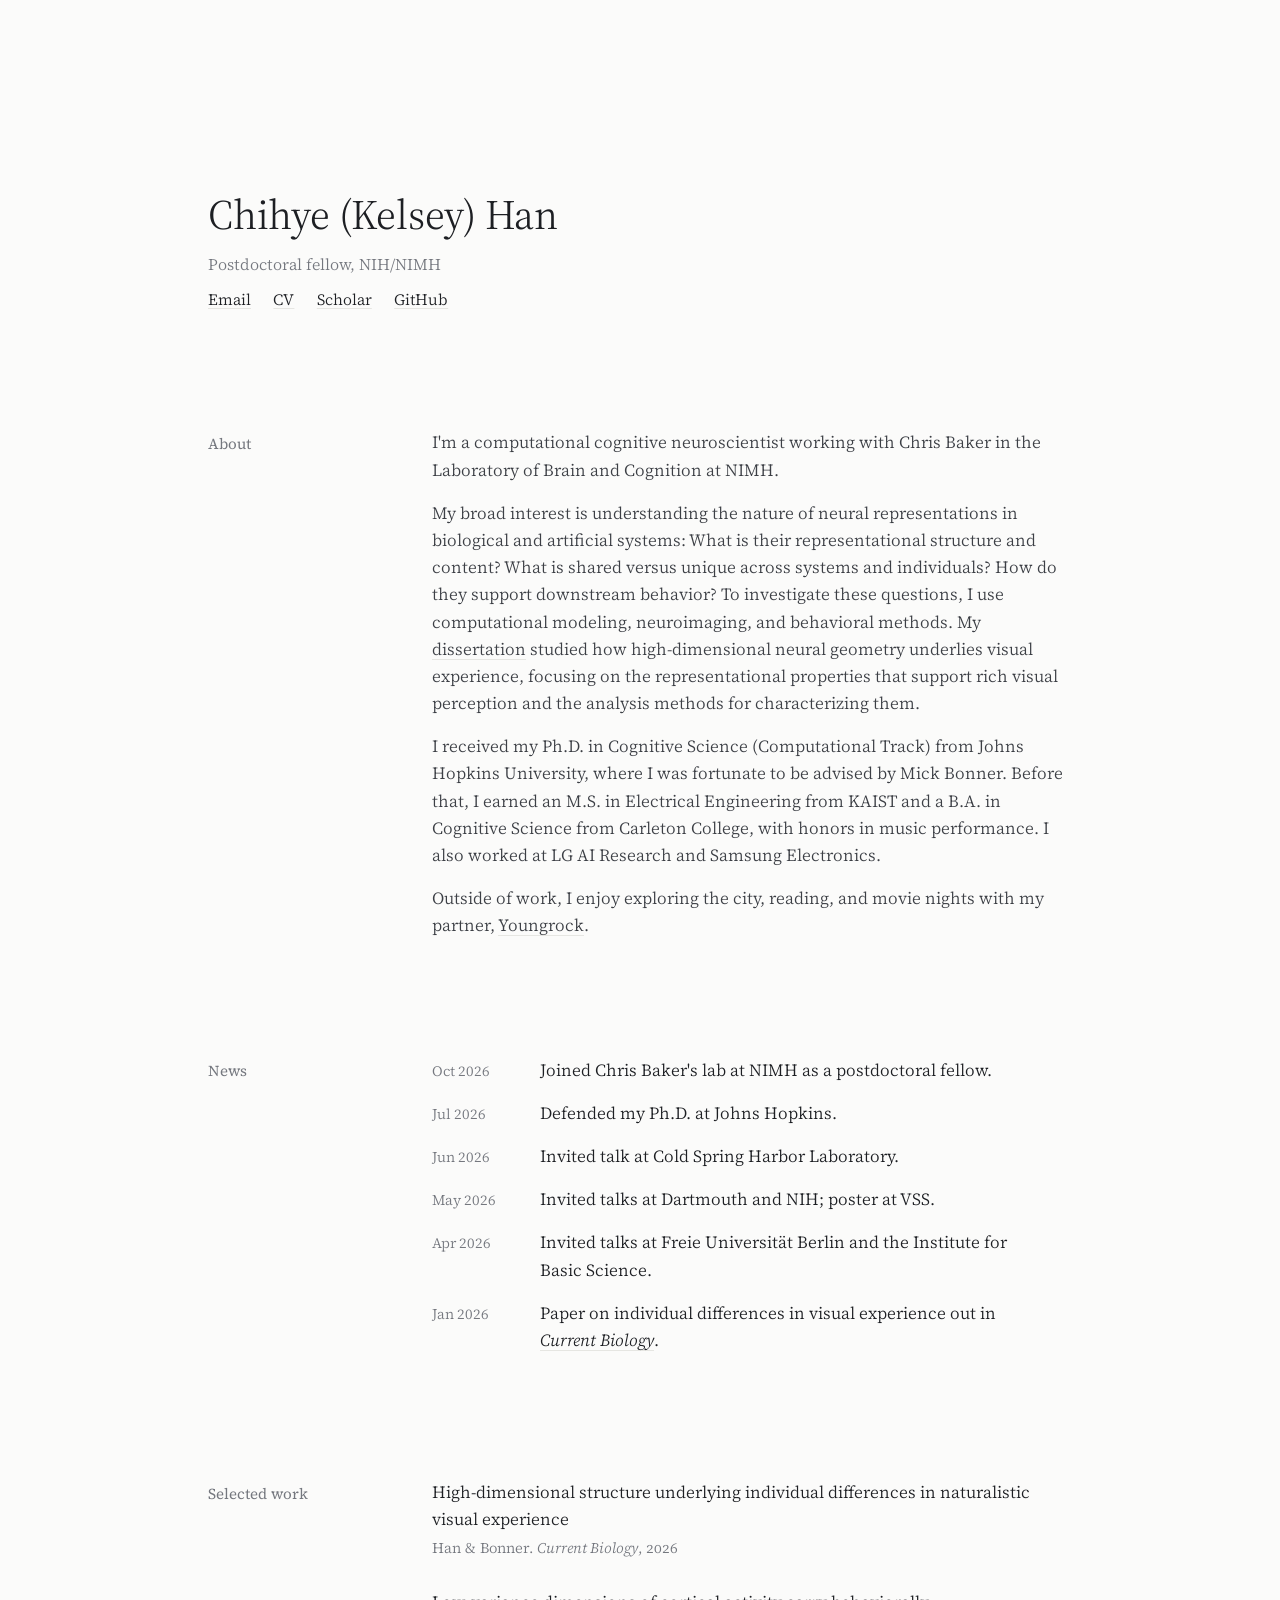
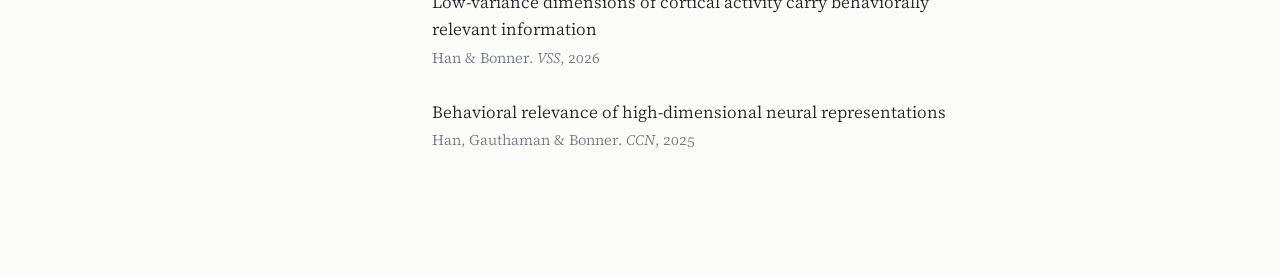
==== index.html @ 83024d2c "index" ====
<!doctype html>
<html lang="en">
<head>
  <meta charset="utf-8">
  <meta name="viewport" content="width=device-width, initial-scale=1">
  <title>Chihye (Kelsey) Han</title>
  <meta name="description" content="Chihye (Kelsey) Han, Ph.D.">
  <link rel="preconnect" href="https://fonts.googleapis.com">
  <link rel="preconnect" href="https://fonts.gstatic.com" crossorigin>
  <link href="https://fonts.googleapis.com/css2?family=Source+Serif+4:ital,opsz,wght@0,8..60,300..600;1,8..60,300..500&display=swap" rel="stylesheet">
  <style>
    :root {
      --paper: #fbfbfa;
      --ink: #1d1f23;
      --ink-soft: #3c3f45;
      --muted: #74777e;
      --rule: #e6e6e2;
      --link: #2c4a7a;

      --gap: 3rem;
      --gutter: clamp(1.25rem, 5vw, 4.5rem);
      --label: 11rem;      /* hanging column for section names */
      --measure: 40rem;    /* text column */
      --wrap: calc(var(--label) + var(--gap) + var(--measure));
    }
    @media (prefers-color-scheme: dark) {
      :root { --paper: #16171a; --ink: #e6e6e3; --ink-soft: #c9cac7; --muted: #8f9298; --rule: #2a2c30; --link: #9db4e0; }
    }
    * { box-sizing: border-box; }
    html { -webkit-text-size-adjust: 100%; }
    body {
      margin: 0;
      background: var(--paper);
      color: var(--ink);
      font-family: "Source Serif 4", Georgia, serif;
      font-optical-sizing: auto;
      font-weight: 360;
      font-size: 1.0625rem;
      line-height: 1.6;
      font-variant-numeric: oldstyle-nums;
      -webkit-font-smoothing: antialiased;
      text-rendering: optimizeLegibility;
    }
    p, li { text-wrap: pretty; }
    a { color: inherit; text-decoration: underline; text-decoration-color: var(--rule); text-decoration-thickness: 1px; text-underline-offset: 0.22em; }
    a:hover { text-decoration-color: var(--muted); }
    a:focus-visible { outline: 2px solid var(--link); outline-offset: 2px; border-radius: 2px; }

    .frame { max-width: calc(var(--wrap) + 2 * var(--gutter)); margin: 0 auto; padding: 0 var(--gutter) clamp(4rem, 12vh, 7rem); }

    /* Hero: the name is the one large typographic moment */
    .hero { padding-top: clamp(5rem, 22vh, 12rem); }
    h1 {
      margin: 0;
      font-size: clamp(1.9rem, 3.6vw, 2.6rem);
      font-weight: 360;
      line-height: 1.1;
      letter-spacing: -0.005em;
    }
    .role { margin: 0.9rem 0 0; font-size: 1rem; color: var(--muted); }
    .links { display: flex; flex-wrap: wrap; gap: 0.25rem 1.4rem; margin: 0.6rem 0 0; padding: 0; list-style: none; font-size: 0.98rem; }

    /* Everything below the hero hangs from one vertical axis */
    .row {
      display: grid;
      grid-template-columns: var(--label) minmax(0, var(--measure));
      column-gap: var(--gap);
      padding-top: clamp(4.5rem, 13vh, 8rem);
    }
    .row > .label { grid-column: 1; }
    .row > .body { grid-column: 2; }

    h2 { margin: 0; font-size: 0.95rem; font-weight: 400; color: var(--muted); padding-top: 0.15rem; }

    .about p { margin: 0 0 1rem; color: var(--ink-soft); }
    .about p:last-child { margin-bottom: 0; }

    ol.news, ul.work { list-style: none; margin: 0; padding: 0; }
    ol.news li { display: grid; grid-template-columns: 5.5rem 1fr; gap: 1.25rem; align-items: baseline; padding: 0.5rem 0; }
    ol.news li:first-child { padding-top: 0; }
    ol.news time { color: var(--muted); font-size: 0.9rem; font-variant-numeric: lining-nums tabular-nums; }

    ul.work li { padding: 0.9rem 0; }
    ul.work li:first-child { padding-top: 0; }
    .work a { color: var(--ink); text-decoration: none; }
    .work a:hover { text-decoration: underline; text-decoration-color: var(--muted); }
    .meta { display: block; margin-top: 0.2rem; color: var(--muted); font-size: 0.92rem; }

    @media (max-width: 760px) {
      .row { grid-template-columns: minmax(0, 1fr); }
      .row > .label, .row > .body { grid-column: 1; }
      .row > .label { margin-bottom: 0.9rem; }
      .hero { padding-top: 3.5rem; }
        ol.news li { grid-template-columns: 1fr; gap: 0.1rem; }
    }
  </style>
</head>
<body>
  <div class="frame">
    <header class="hero">
      <h1>Chihye (Kelsey) Han</h1>
      <p class="role">Postdoctoral fellow, NIH/NIMH</p>
      <ul class="links">
        <li><a href="mailto:ckelseyhan@gmail.com">Email</a></li>
        <li><a href="han_cv.pdf">CV</a></li>
        <li><a href="https://scholar.google.com/citations?hl=en&amp;user=ZN77OiqrzrIC">Scholar</a></li>
        <li><a href="https://github.com/kelseyhan-jhu">GitHub</a></li>
      </ul>
    </header>

    <section class="row" aria-labelledby="about">
      <h2 class="label" id="about">About</h2>
      <div class="body about">
        <p>I'm a computational cognitive neuroscientist working with Chris Baker in the Laboratory of Brain and Cognition at NIMH.</p>
        <p>My broad interest is understanding the nature of neural representations in biological and artificial systems: What is their representational structure and content? What is shared versus unique across systems and individuals? How do they support downstream behavior? To investigate these questions, I use computational modeling, neuroimaging, and behavioral methods. My <a href="https://jscholarship.library.jhu.edu/handle/1774.2/72435">dissertation</a> studied how high-dimensional neural geometry underlies visual experience, focusing on the representational properties that support rich visual perception and the analysis methods for characterizing them.</p>
        <p>I received my Ph.D. in Cognitive Science (Computational Track) from Johns Hopkins University, where I was fortunate to be advised by Mick Bonner. Before that, I earned an M.S. in Electrical Engineering from KAIST and a B.A. in Cognitive Science from Carleton College, with honors in music performance. I also worked at LG AI Research and Samsung Electronics.</p>
        <p>Outside of work, I enjoy exploring the city, reading, and movie nights with my partner, <a href="https://yrockoh.github.io/">Youngrock</a>.</p>
      </div>
    </section>

    <section class="row" aria-labelledby="news">
      <h2 class="label" id="news">News</h2>
      <ol class="news body">
        <li><time>Oct 2026</time><span>Joined Chris Baker's lab at NIMH as a postdoctoral fellow.</span></li>
        <li><time>Jul 2026</time><span>Defended my Ph.D. at Johns Hopkins.</span></li>
        <li><time>Jun 2026</time><span>Invited talk at Cold Spring Harbor Laboratory.</span></li>
        <li><time>May 2026</time><span>Invited talks at Dartmouth and NIH; poster at VSS.</span></li>
        <li><time>Apr 2026</time><span>Invited talks at Freie Universität Berlin and the Institute for Basic Science.</span></li>
        <li><time>Jan 2026</time><span>Paper on individual differences in visual experience out in <a href="https://www.cell.com/current-biology/fulltext/S0960-9822(25)01692-6"><i>Current Biology</i></a>.</span></li>
      </ol>
    </section>

    <section class="row" aria-labelledby="work">
      <h2 class="label" id="work">Selected work</h2>
      <div class="body">
        <ul class="work">
          <li>
            <a href="https://www.cell.com/current-biology/fulltext/S0960-9822(25)01692-6">High-dimensional structure underlying individual differences in naturalistic visual experience</a>
            <span class="meta">Han &amp; Bonner. <i>Current Biology</i>, 2026</span>
          </li>
          <li>
            Low-variance dimensions of cortical activity carry behaviorally relevant information
            <span class="meta">Han &amp; Bonner. <i>VSS</i>, 2026</span>
          </li>
          <li>
            <a href="https://2025.ccneuro.org/abstract_pdf/Han_2025_Behavioral_relevance_high-dimensional_neural_representations.pdf">Behavioral relevance of high-dimensional neural representations</a>
            <span class="meta">Han, Gauthaman &amp; Bonner. <i>CCN</i>, 2025</span>
          </li>
        </ul>
      </div>
    </section>
  </div>
</body>
</html>
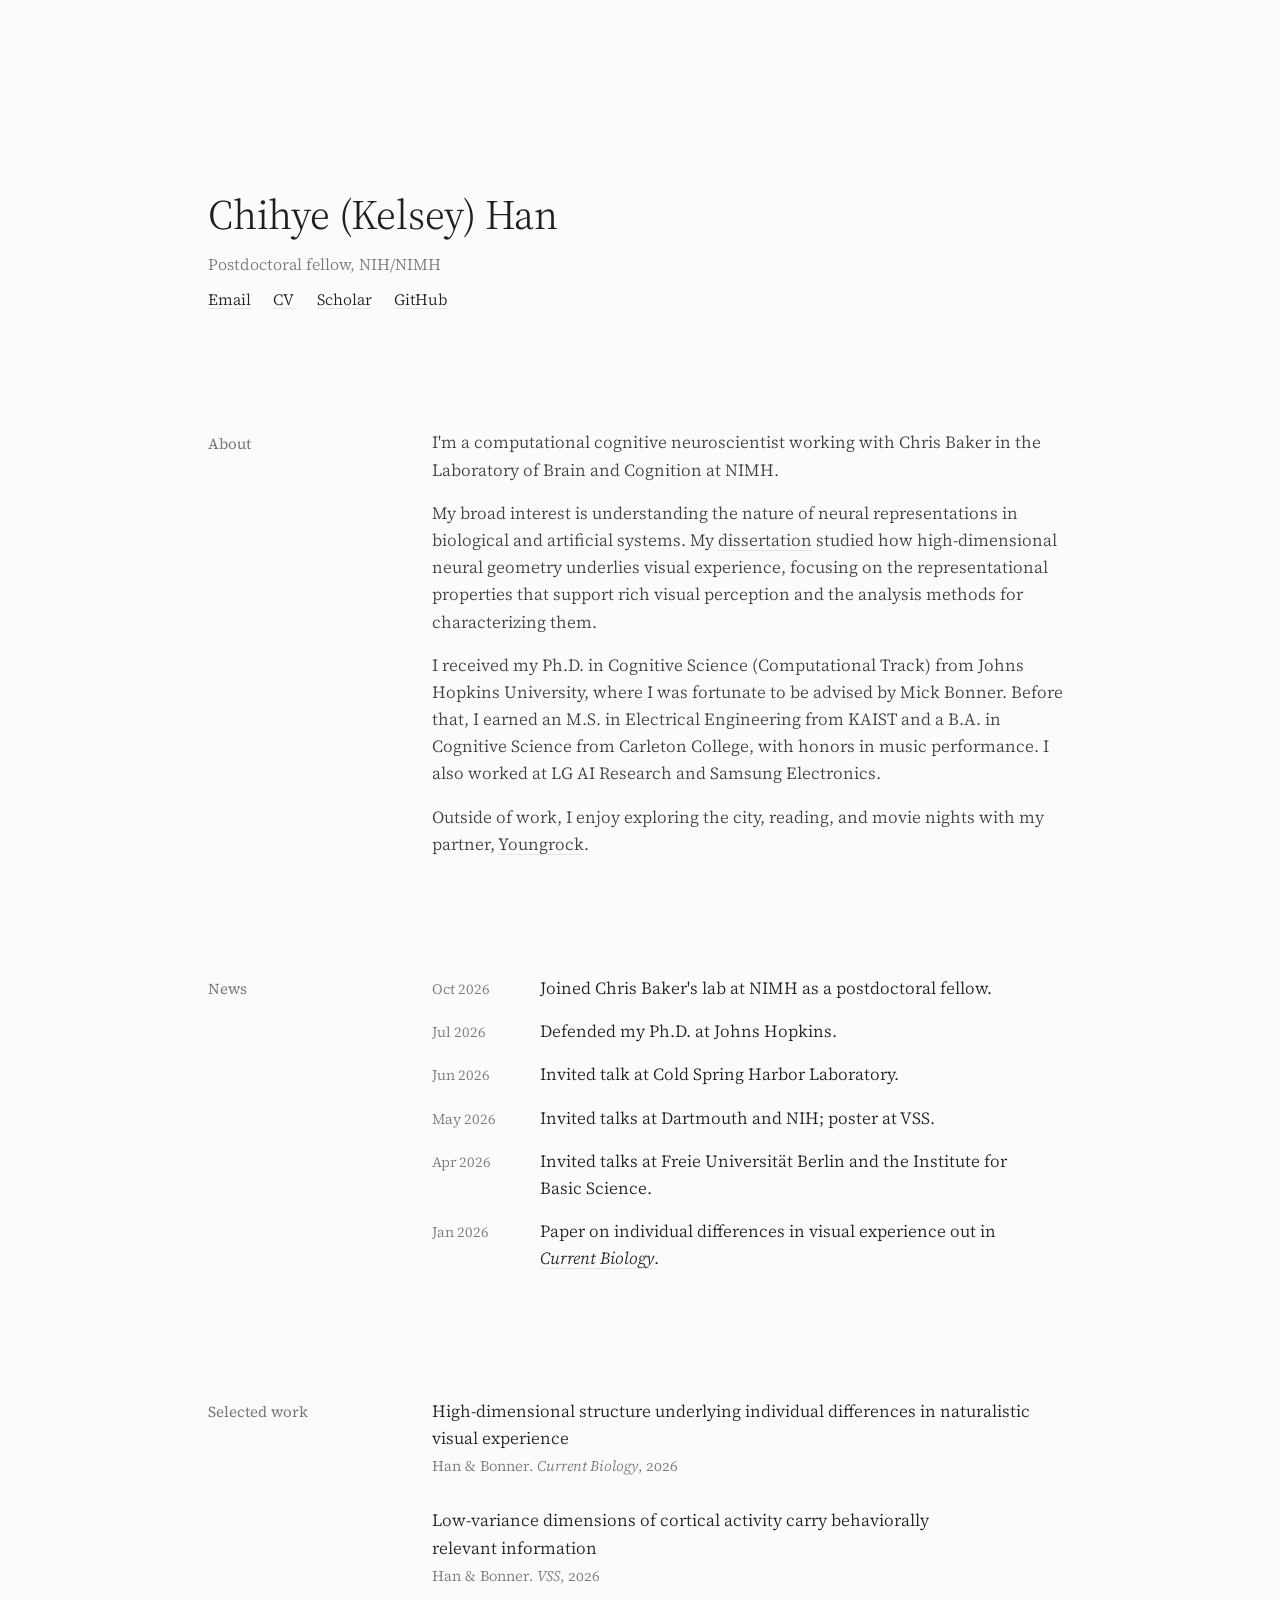
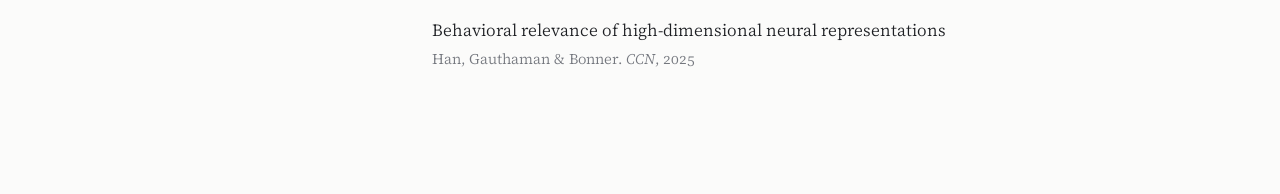
==== commit 1f6ca3bc: "index" ====
--- a/index.html
+++ b/index.html
@@ -112,7 +112,7 @@
       <h2 class="label" id="about">About</h2>
       <div class="body about">
         <p>I'm a computational cognitive neuroscientist working with Chris Baker in the Laboratory of Brain and Cognition at NIMH.</p>
-        <p>My broad interest is understanding the nature of neural representations in biological and artificial systems: What is their representational structure and content? What is shared versus unique across systems and individuals? How do they support downstream behavior? To investigate these questions, I use computational modeling, neuroimaging, and behavioral methods. My <a href="https://jscholarship.library.jhu.edu/handle/1774.2/72435">dissertation</a> studied how high-dimensional neural geometry underlies visual experience, focusing on the representational properties that support rich visual perception and the analysis methods for characterizing them.</p>
+        <p>My broad interest is understanding the nature of neural representations in biological and artificial systems. My <a href="https://jscholarship.library.jhu.edu/handle/1774.2/72435">dissertation</a> studied how high-dimensional neural geometry underlies visual experience, focusing on the representational properties that support rich visual perception and the analysis methods for characterizing them.</p>
         <p>I received my Ph.D. in Cognitive Science (Computational Track) from Johns Hopkins University, where I was fortunate to be advised by Mick Bonner. Before that, I earned an M.S. in Electrical Engineering from KAIST and a B.A. in Cognitive Science from Carleton College, with honors in music performance. I also worked at LG AI Research and Samsung Electronics.</p>
         <p>Outside of work, I enjoy exploring the city, reading, and movie nights with my partner, <a href="https://yrockoh.github.io/">Youngrock</a>.</p>
       </div>
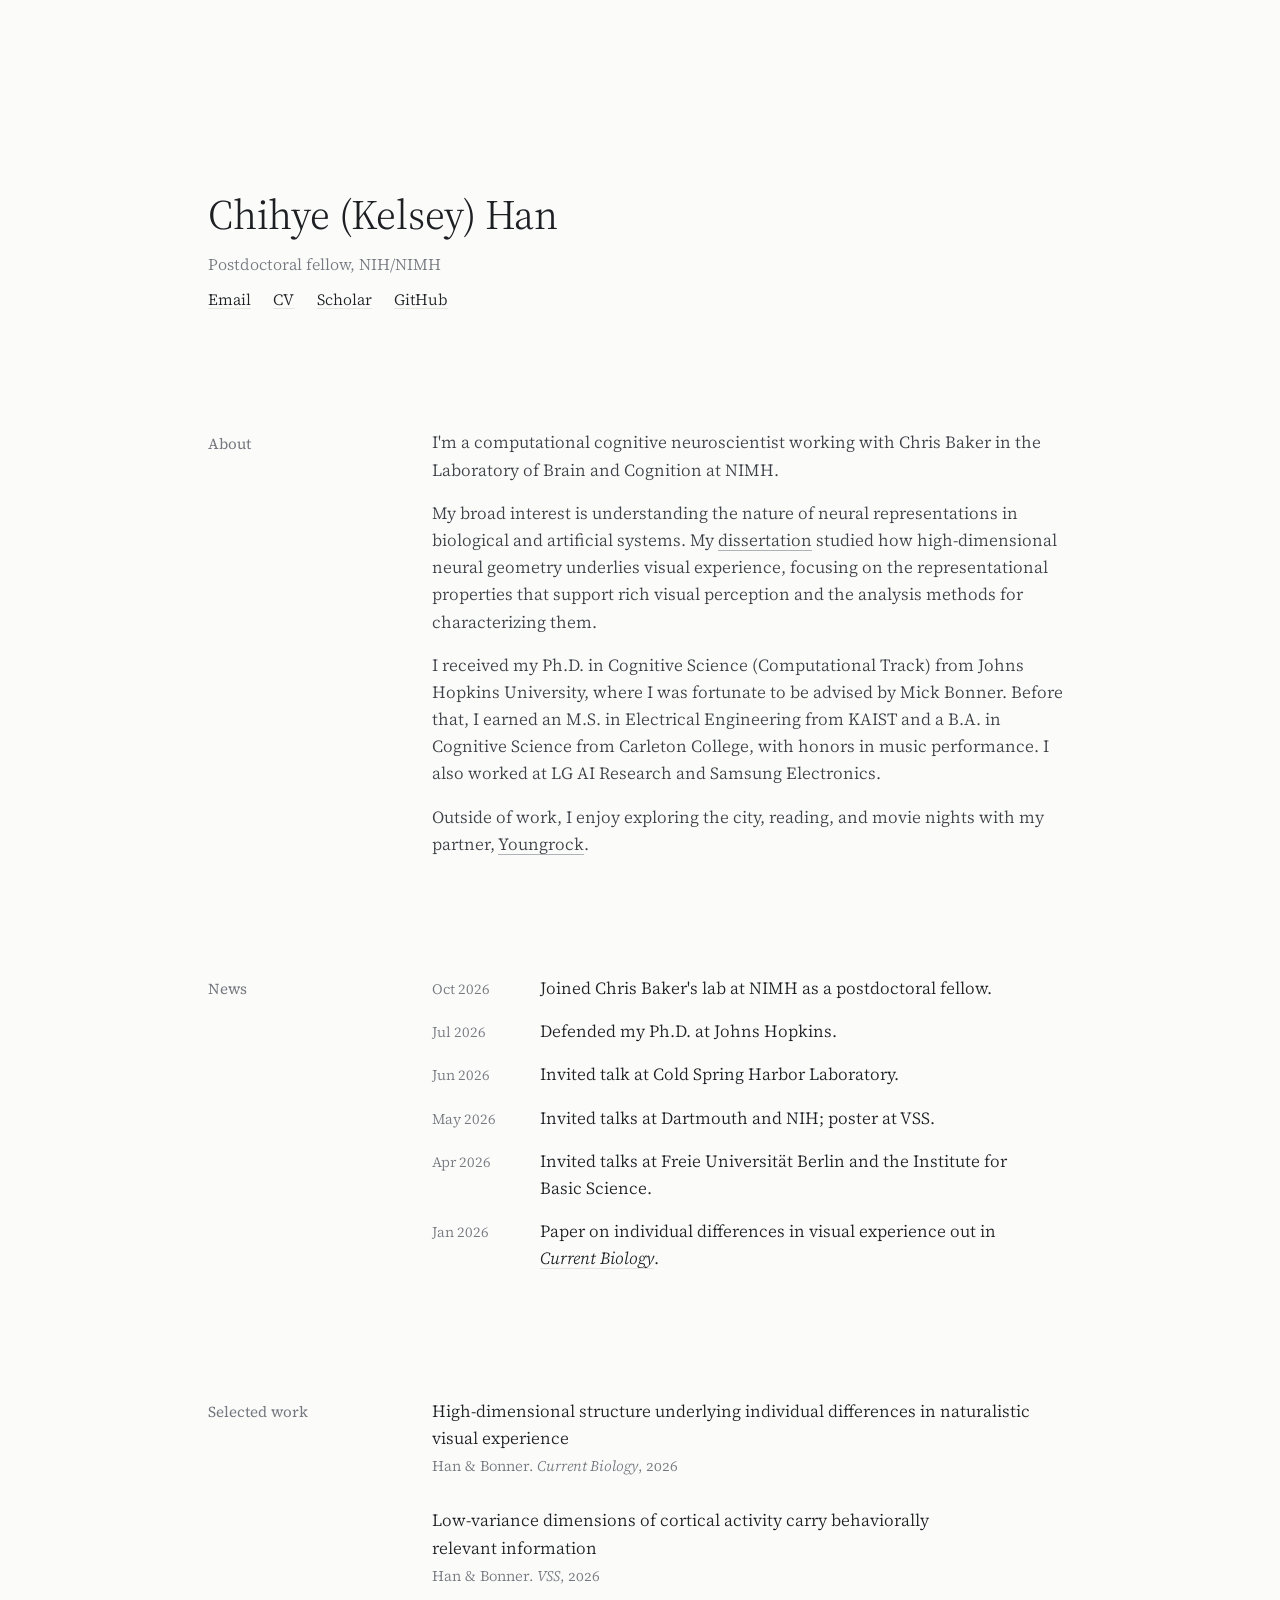
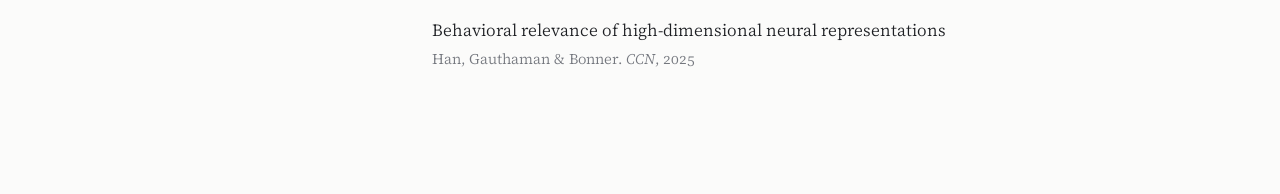
==== commit 668644a2: "about" ====
--- a/index.html
+++ b/index.html
@@ -93,6 +93,12 @@
       .hero { padding-top: 3.5rem; }
         ol.news li { grid-template-columns: 1fr; gap: 0.1rem; }
     }
+
+    .about a { text-decoration-color: #aeb1b7; }
+    .about a:hover { text-decoration-color: currentColor; }
+    @media (prefers-color-scheme: dark) {
+      .about a { text-decoration-color: #62666d; }
+    }
   </style>
 </head>
 <body>
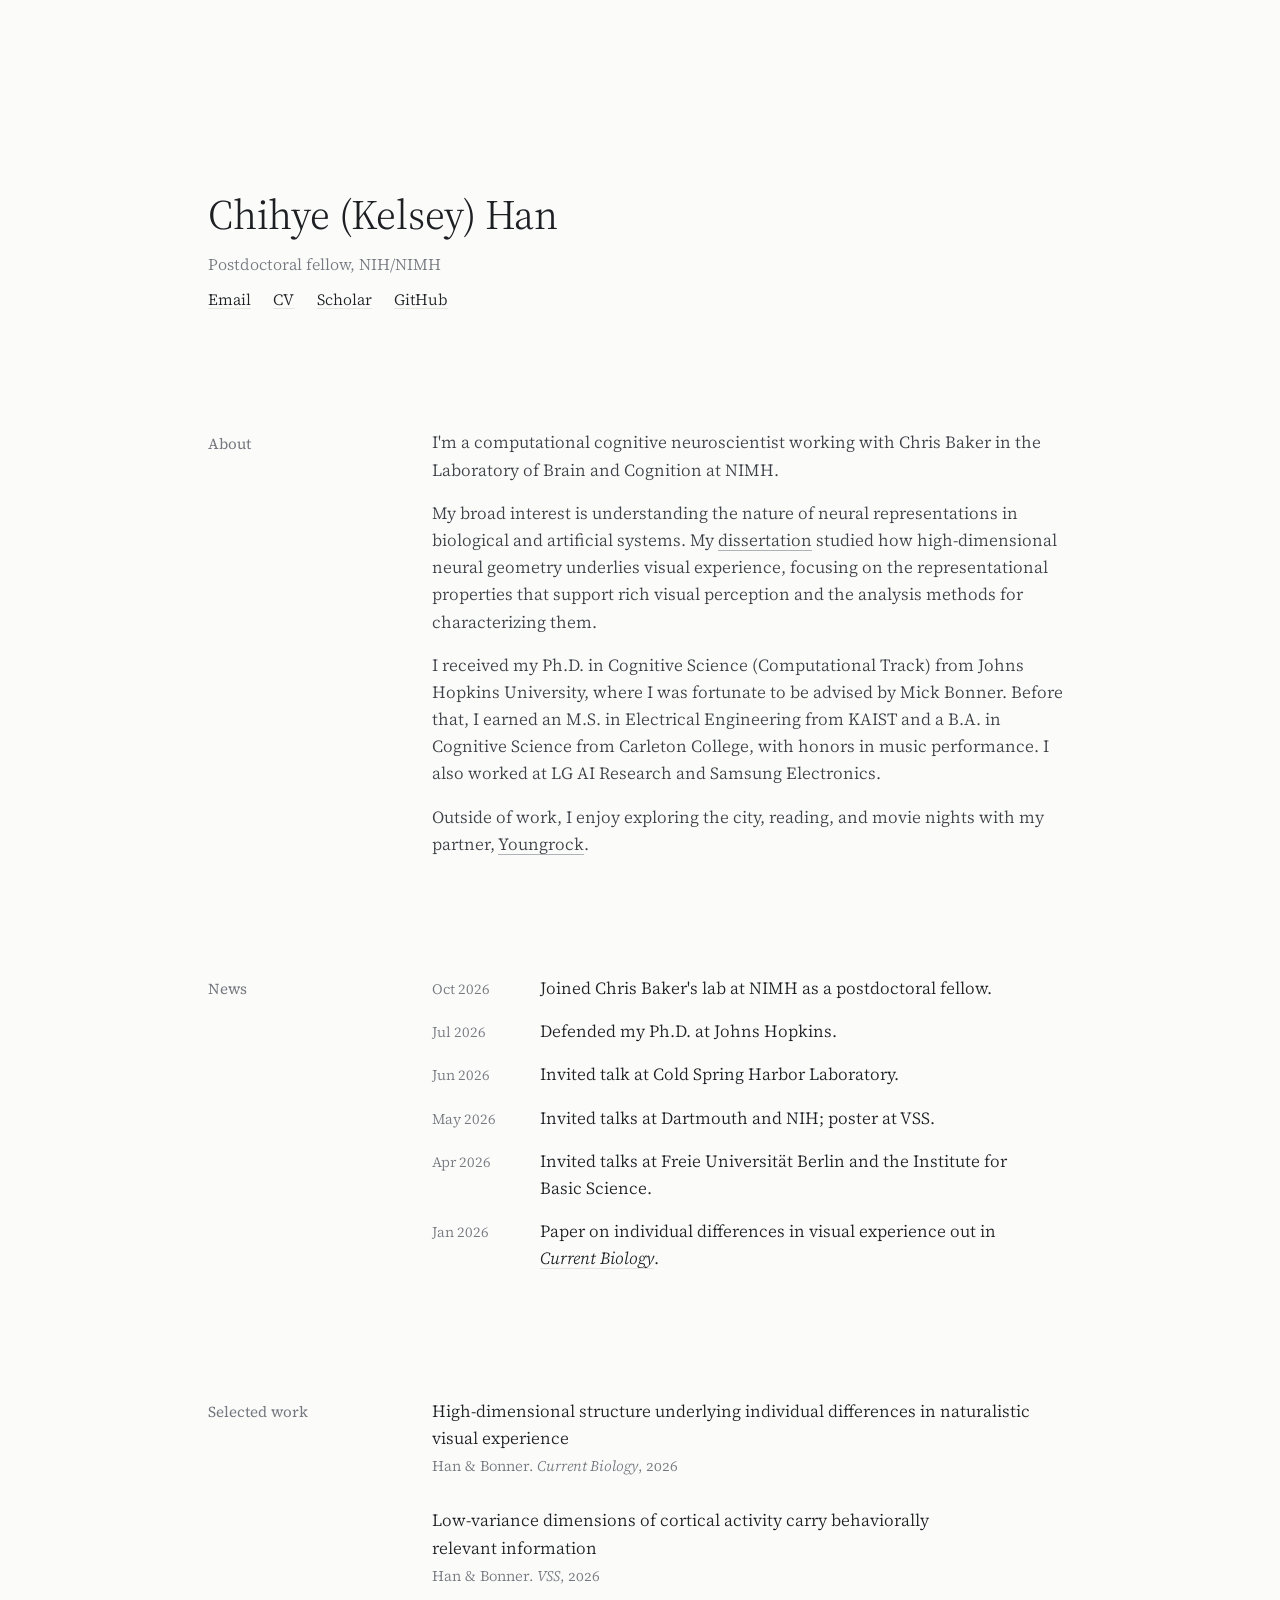
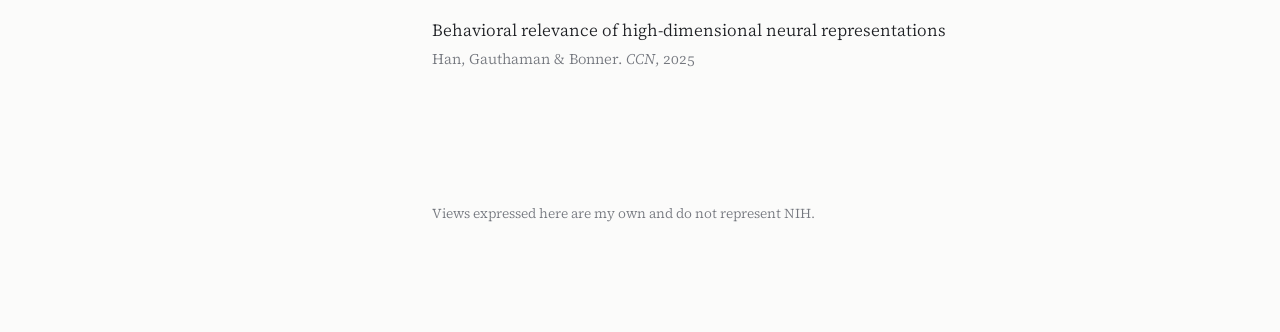
==== commit e420d063: "disclaimer" ====
--- a/index.html
+++ b/index.html
@@ -99,6 +99,7 @@
     @media (prefers-color-scheme: dark) {
       .about a { text-decoration-color: #62666d; }
     }
+    .disclaimer p { margin: 0; color: var(--muted); font-size: 0.85rem; }
   </style>
 </head>
 <body>
@@ -155,6 +156,9 @@
         </ul>
       </div>
     </section>
+    <footer class="row disclaimer">
+      <p class="body">Views expressed here are my own and do not represent NIH.</p>
+    </footer>
   </div>
 </body>
 </html>
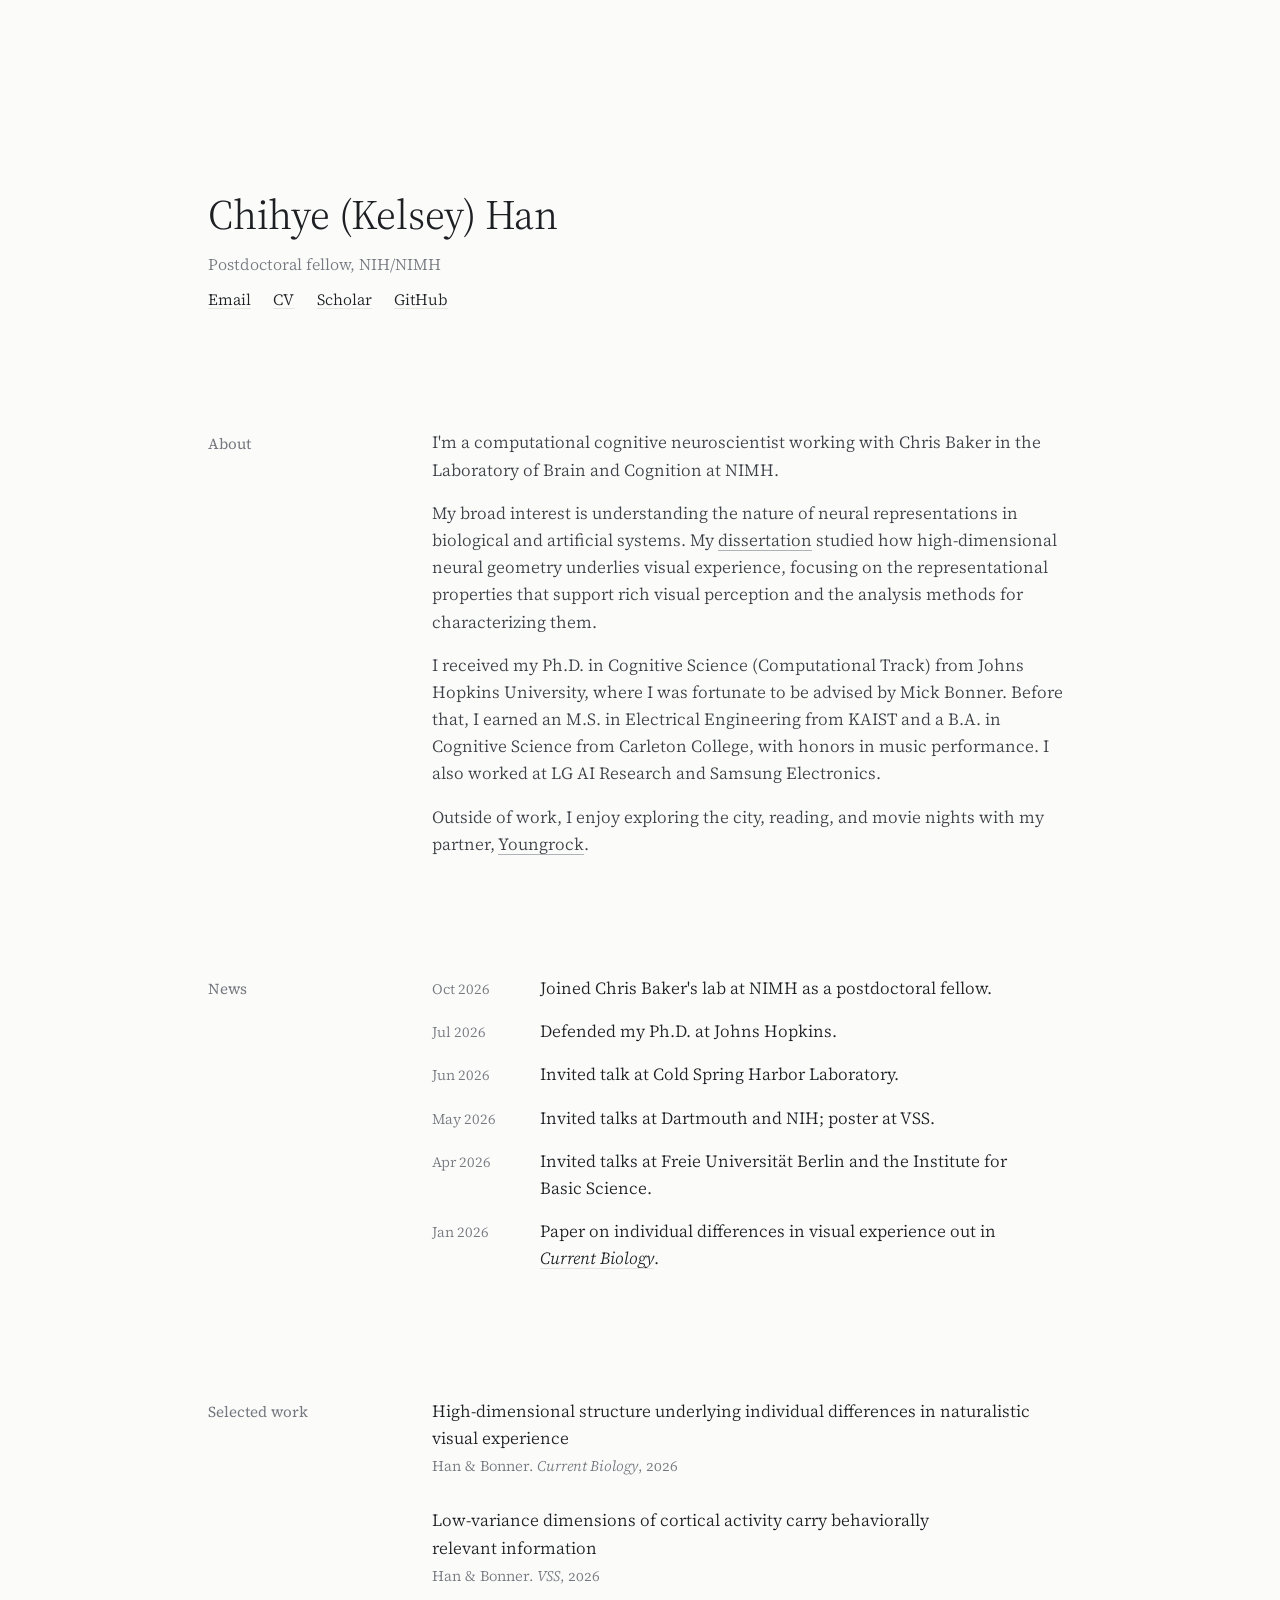
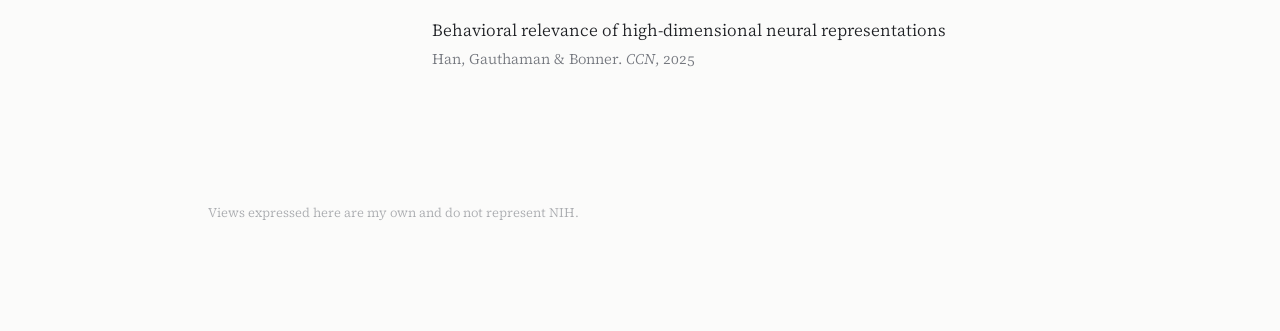
==== commit 272407a7: "disclaimer" ====
--- a/index.html
+++ b/index.html
@@ -99,7 +99,7 @@
     @media (prefers-color-scheme: dark) {
       .about a { text-decoration-color: #62666d; }
     }
-    .disclaimer p { margin: 0; color: var(--muted); font-size: 0.85rem; }
+    .disclaimer > p.body { grid-column: 1 / -1; margin: 0; color: var(--muted); opacity: 0.6; font-size: 0.8rem; }
   </style>
 </head>
 <body>
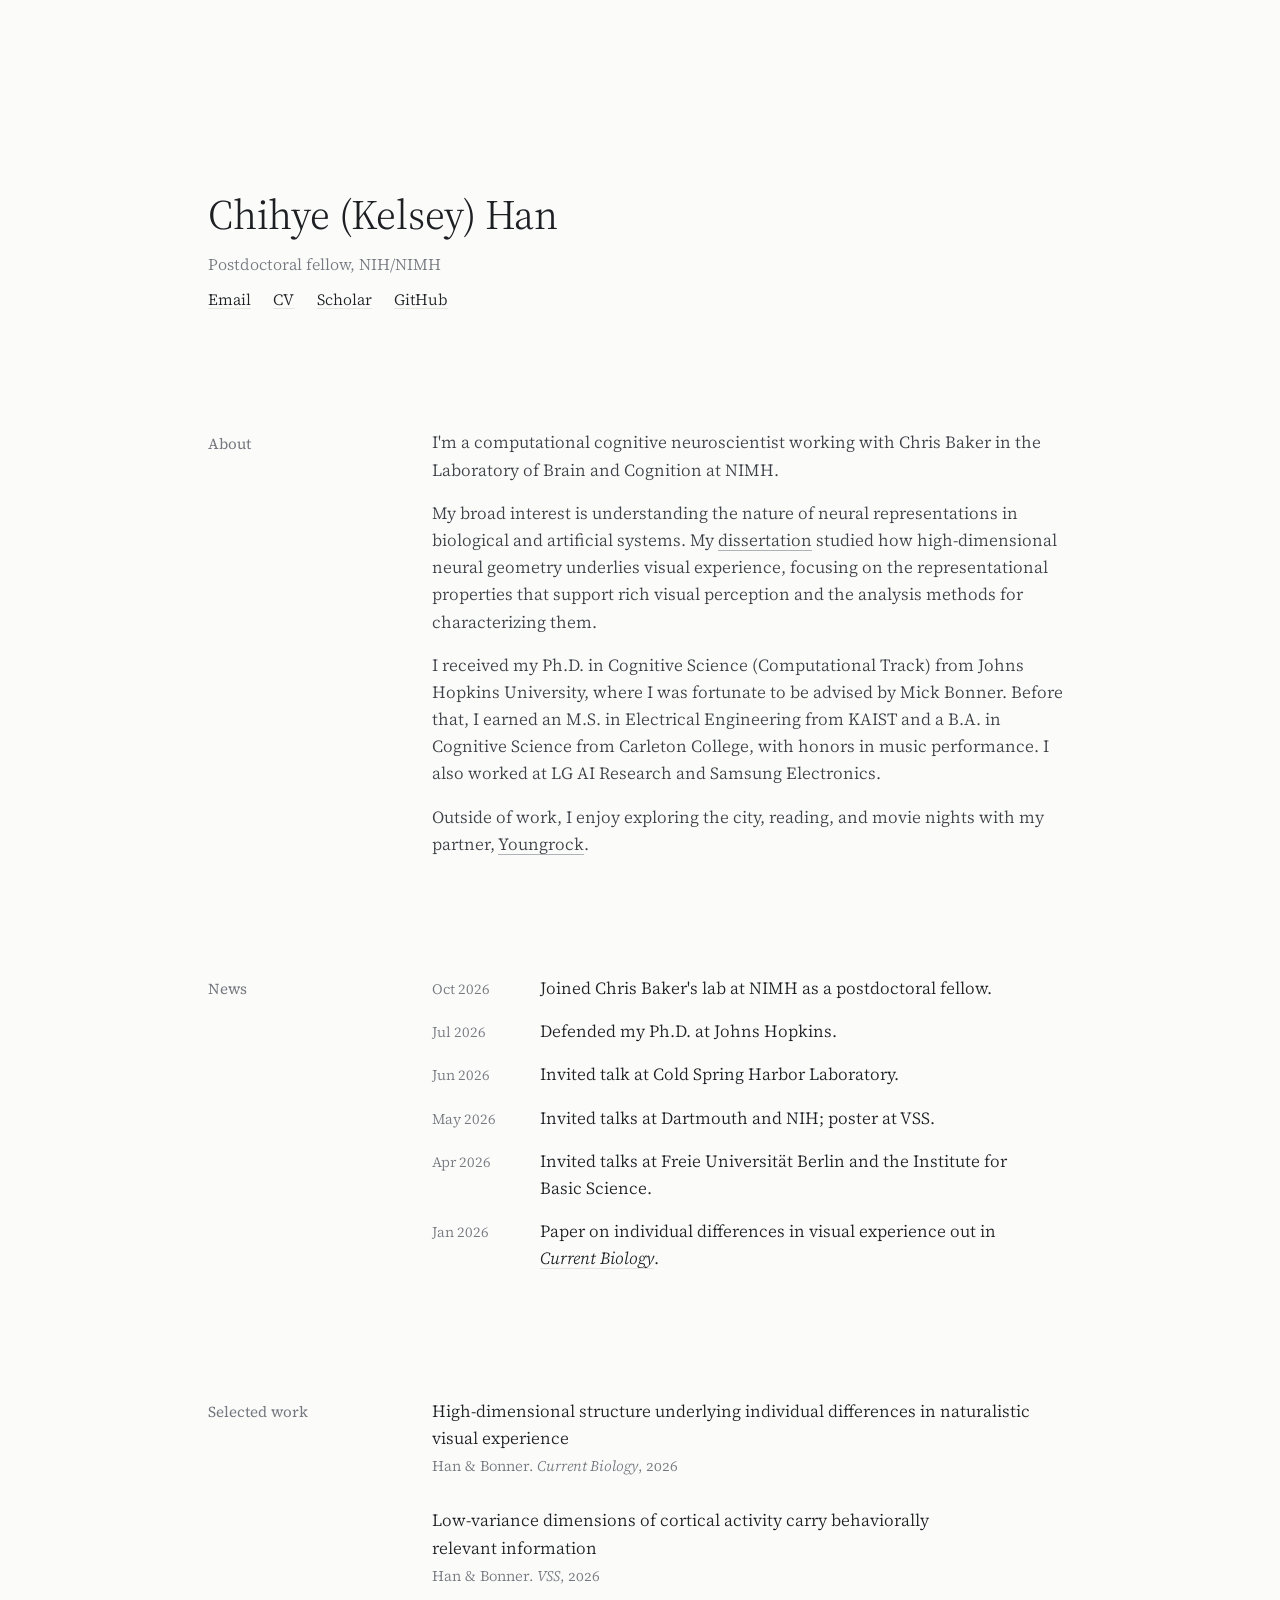
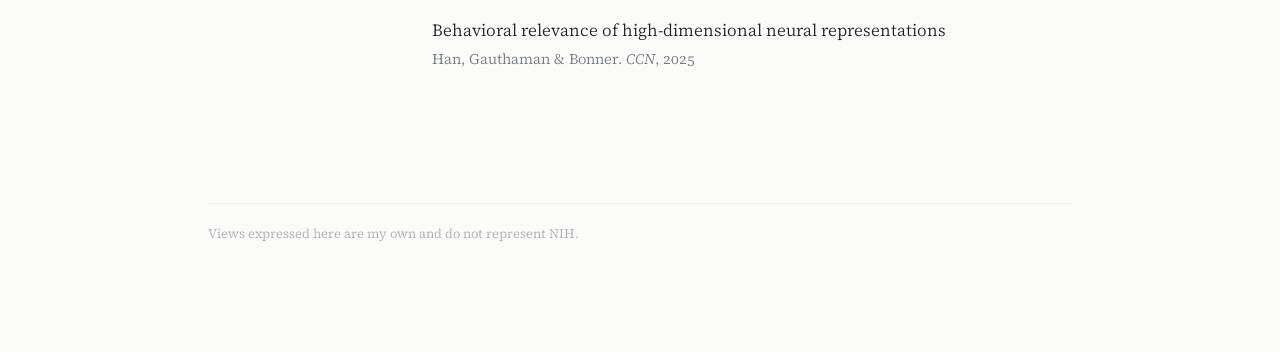
==== commit 7a80f9b4: "disclaimer" ====
--- a/index.html
+++ b/index.html
@@ -99,8 +99,7 @@
     @media (prefers-color-scheme: dark) {
       .about a { text-decoration-color: #62666d; }
     }
-    .disclaimer > p.body { grid-column: 1 / -1; margin: 0; color: var(--muted); opacity: 0.6; font-size: 0.8rem; }
-  </style>
+    .disclaimer > p.body { grid-column: 1 / -1; margin: 0; padding-top: 1.25rem; border-top: 1px solid var(--rule); color: var(--muted); opacity: 0.6; font-size: 0.8rem; }  </style>
 </head>
 <body>
   <div class="frame">
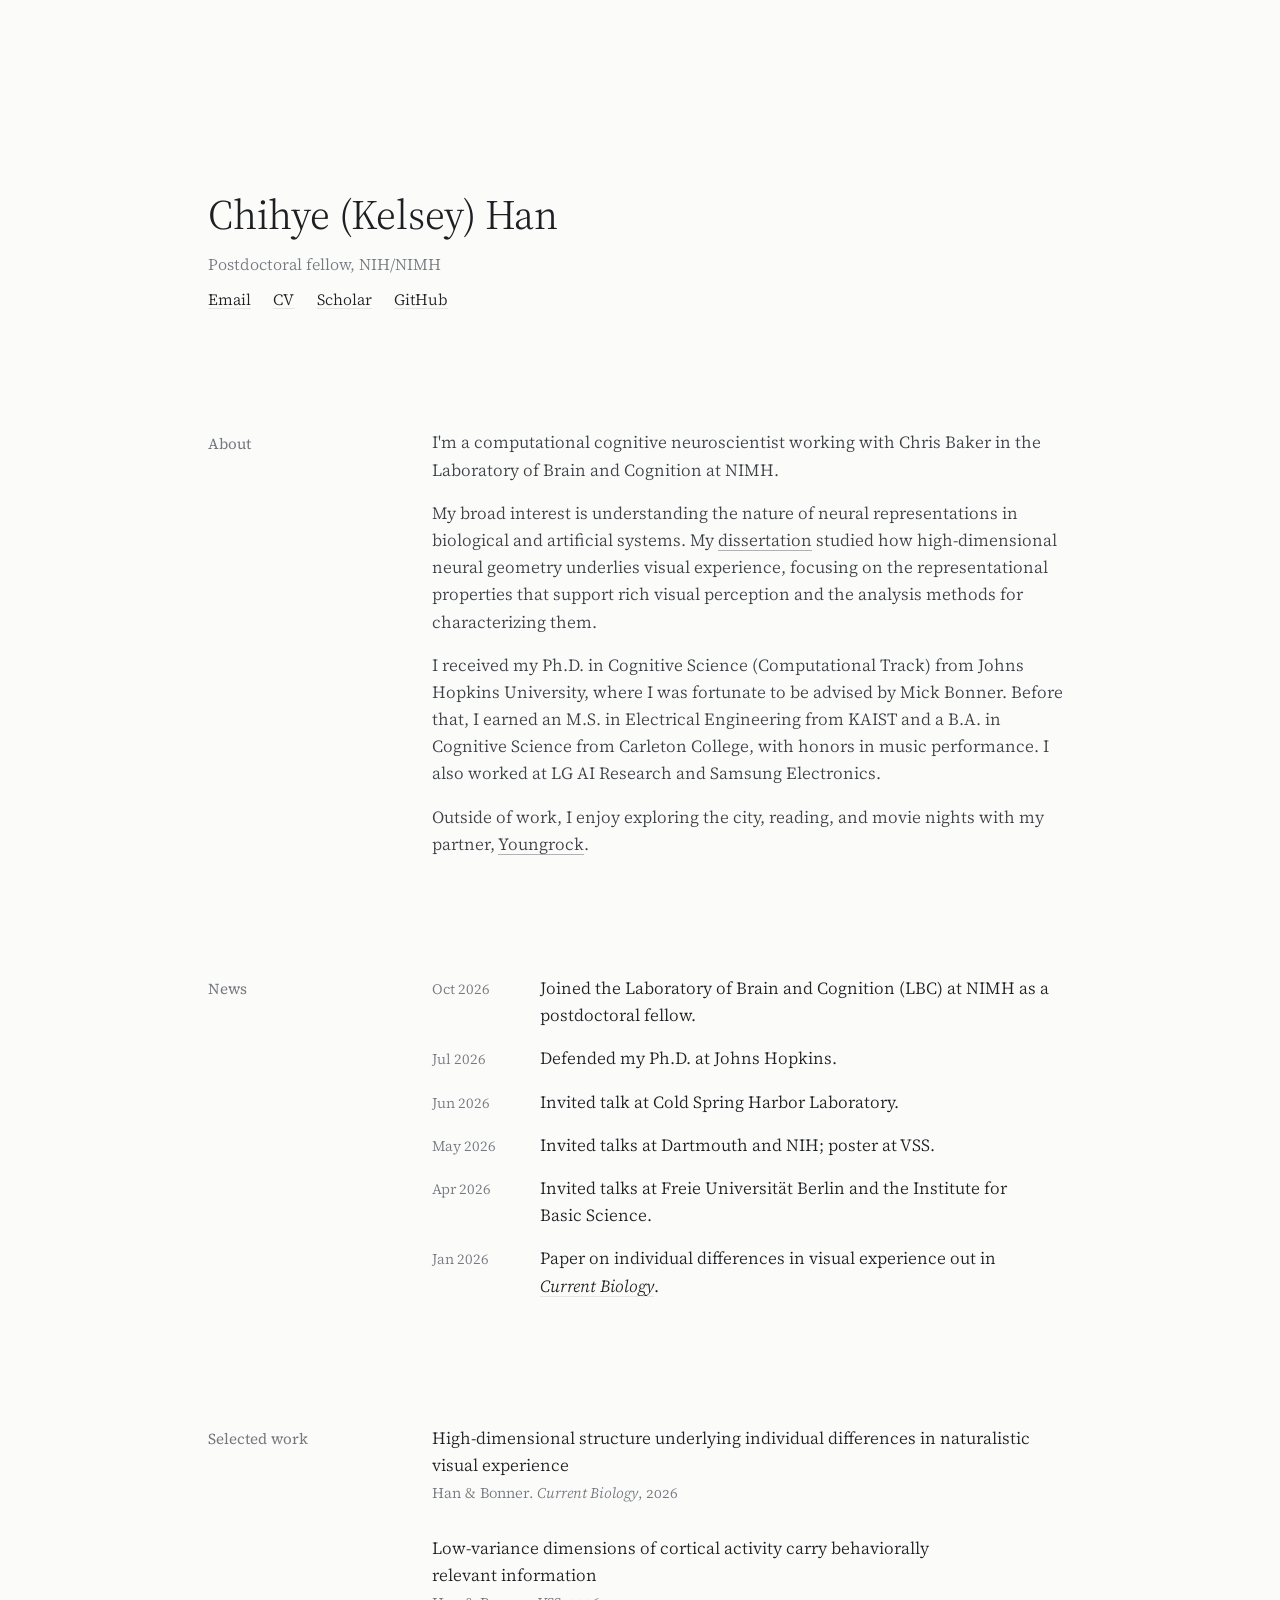
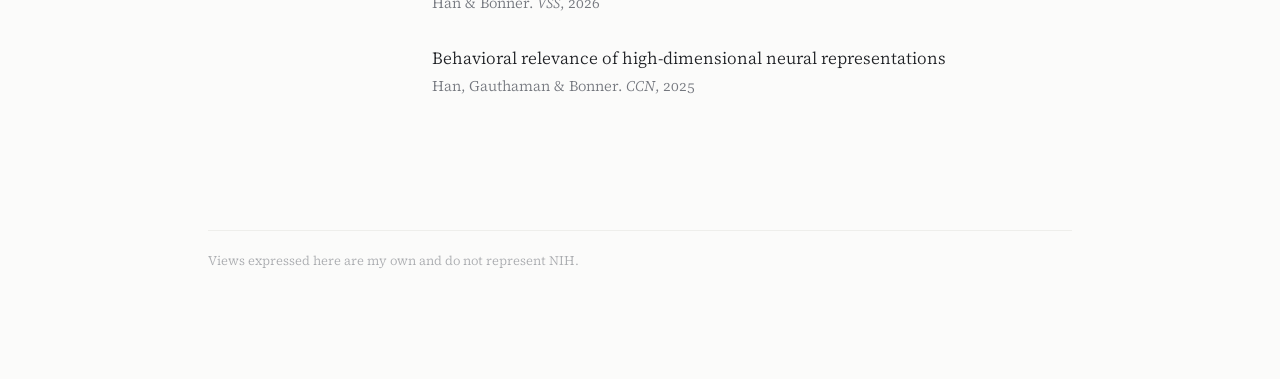
==== commit 9d72f05d: "lbc" ====
--- a/index.html
+++ b/index.html
@@ -127,7 +127,7 @@
     <section class="row" aria-labelledby="news">
       <h2 class="label" id="news">News</h2>
       <ol class="news body">
-        <li><time>Oct 2026</time><span>Joined Chris Baker's lab at NIMH as a postdoctoral fellow.</span></li>
+        <li><time>Oct 2026</time><span>Joined the Laboratory of Brain and Cognition (LBC) at NIMH as a postdoctoral fellow.</span></li>
         <li><time>Jul 2026</time><span>Defended my Ph.D. at Johns Hopkins.</span></li>
         <li><time>Jun 2026</time><span>Invited talk at Cold Spring Harbor Laboratory.</span></li>
         <li><time>May 2026</time><span>Invited talks at Dartmouth and NIH; poster at VSS.</span></li>
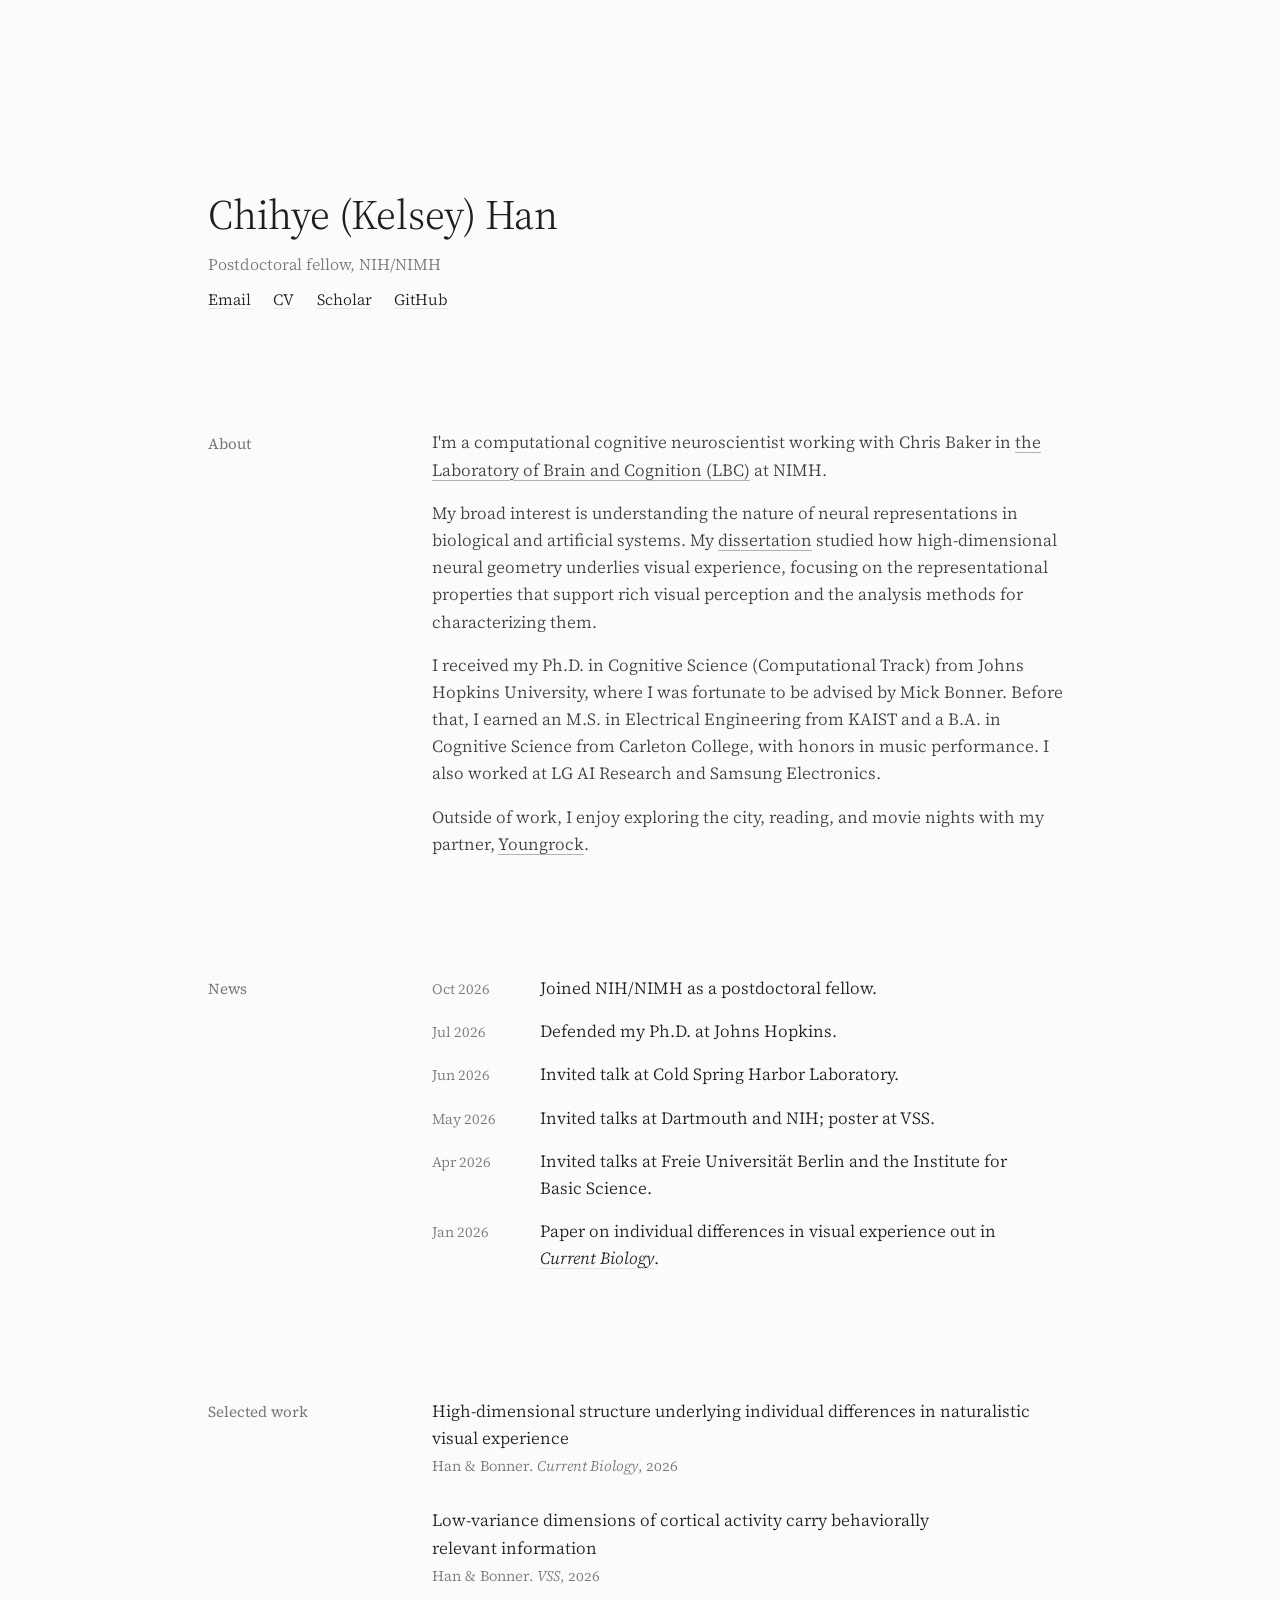
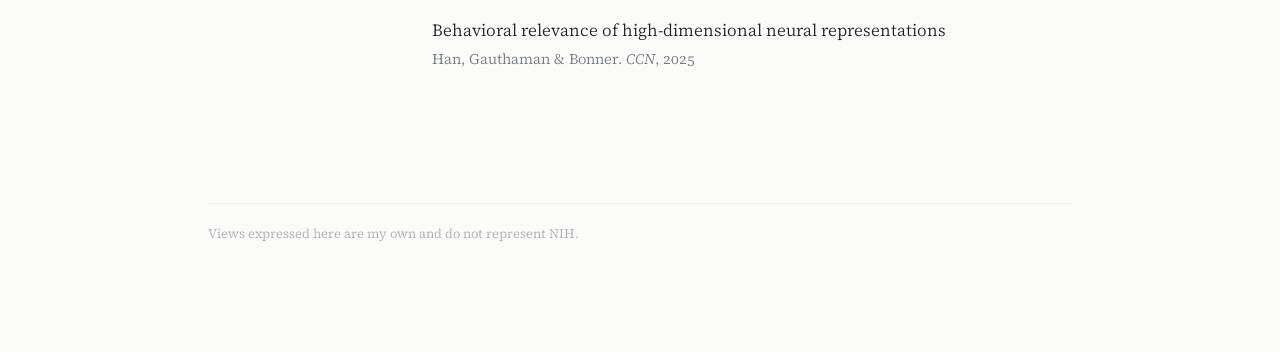
==== commit be8e2a9a: "lbc" ====
--- a/index.html
+++ b/index.html
@@ -117,7 +117,7 @@
     <section class="row" aria-labelledby="about">
       <h2 class="label" id="about">About</h2>
       <div class="body about">
-        <p>I'm a computational cognitive neuroscientist working with Chris Baker in the Laboratory of Brain and Cognition at NIMH.</p>
+        <p>I'm a computational cognitive neuroscientist working with Chris Baker in <a href="https://www.nimh.nih.gov/research/research-conducted-at-nimh/research-areas/clinics-and-labs/lbc">the Laboratory of Brain and Cognition (LBC)</a> at NIMH.</p>
         <p>My broad interest is understanding the nature of neural representations in biological and artificial systems. My <a href="https://jscholarship.library.jhu.edu/handle/1774.2/72435">dissertation</a> studied how high-dimensional neural geometry underlies visual experience, focusing on the representational properties that support rich visual perception and the analysis methods for characterizing them.</p>
         <p>I received my Ph.D. in Cognitive Science (Computational Track) from Johns Hopkins University, where I was fortunate to be advised by Mick Bonner. Before that, I earned an M.S. in Electrical Engineering from KAIST and a B.A. in Cognitive Science from Carleton College, with honors in music performance. I also worked at LG AI Research and Samsung Electronics.</p>
         <p>Outside of work, I enjoy exploring the city, reading, and movie nights with my partner, <a href="https://yrockoh.github.io/">Youngrock</a>.</p>
@@ -127,7 +127,7 @@
     <section class="row" aria-labelledby="news">
       <h2 class="label" id="news">News</h2>
       <ol class="news body">
-        <li><time>Oct 2026</time><span>Joined the Laboratory of Brain and Cognition (LBC) at NIMH as a postdoctoral fellow.</span></li>
+        <li><time>Oct 2026</time><span>Joined NIH/NIMH as a postdoctoral fellow.</span></li>
         <li><time>Jul 2026</time><span>Defended my Ph.D. at Johns Hopkins.</span></li>
         <li><time>Jun 2026</time><span>Invited talk at Cold Spring Harbor Laboratory.</span></li>
         <li><time>May 2026</time><span>Invited talks at Dartmouth and NIH; poster at VSS.</span></li>
